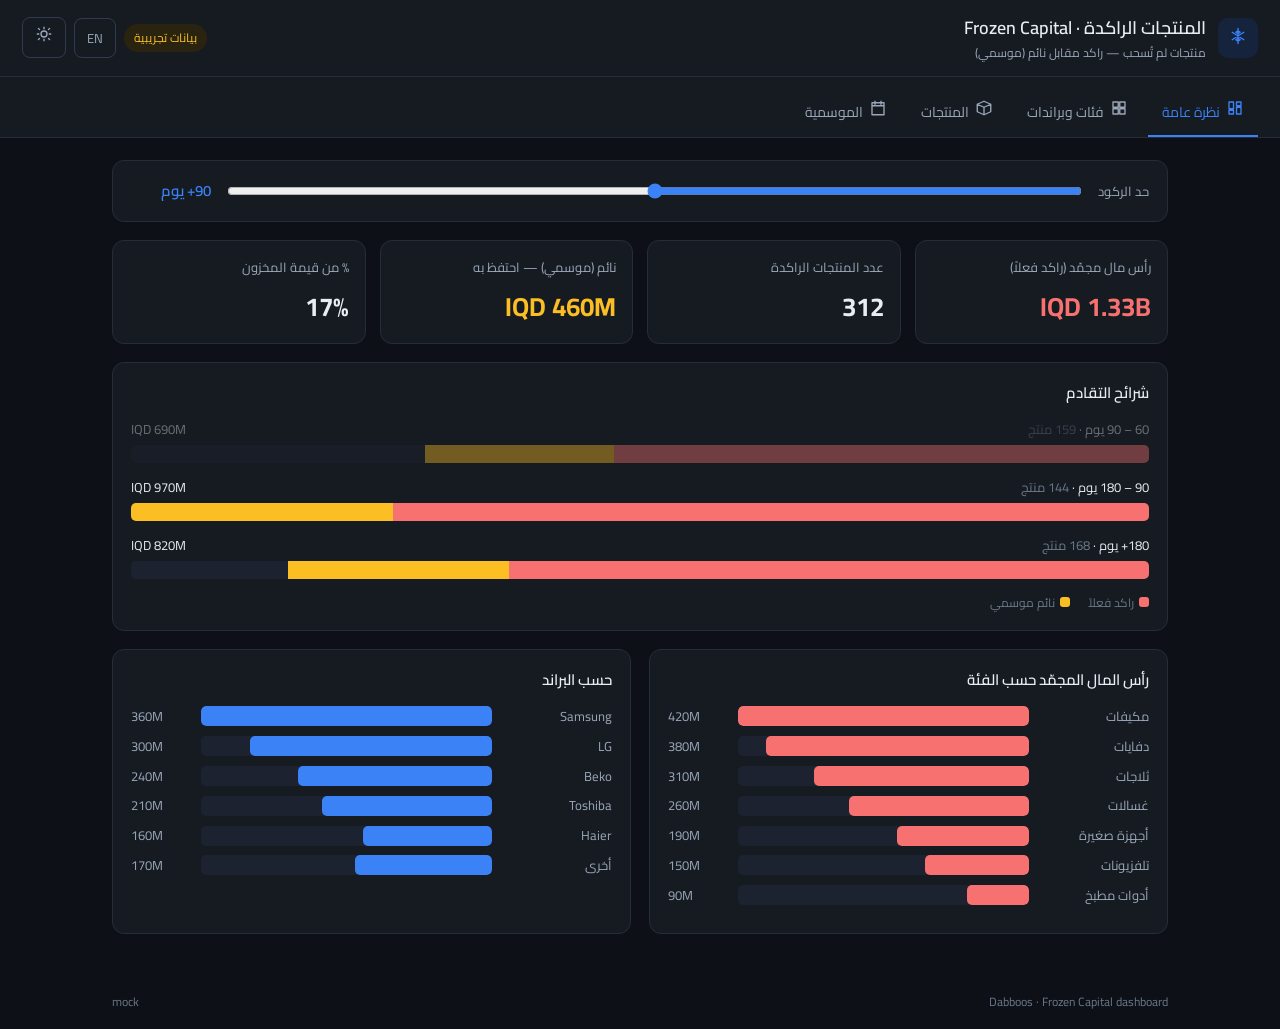
==== index.html @ 33f43a61 "feat: Frozen Capital dead-stock dashboard (AR/EN, 4 pages, Supabase-ready) - Overview with live idle" ====
<!DOCTYPE html>
<html lang="ar" dir="rtl">
<head>
<meta charset="UTF-8" />
<meta name="viewport" content="width=device-width, initial-scale=1.0" />
<title>داشبورد المنتجات الراكدة · Dabboos Frozen Capital</title>
<link rel="preconnect" href="https://fonts.googleapis.com" />
<link rel="preconnect" href="https://fonts.gstatic.com" crossorigin />
<link href="https://fonts.googleapis.com/css2?family=Cairo:wght@400;500;600;700&family=Inter:wght@400;500;600&display=swap" rel="stylesheet" />
<link rel="stylesheet" href="assets/styles.css?v=1" />
</head>
<body>
<header class="topbar">
  <div class="brand">
    <div class="brand-mark"><i data-icon="snowflake"></i></div>
    <div>
      <h1>المنتجات الراكدة · Frozen Capital</h1>
      <p class="sub">منتجات لم تُسحب — راكد مقابل نائم (موسمي)</p>
    </div>
  </div>
  <div class="topbar-right">
    <span id="dataStatus" class="pill pill-muted">— تحميل…</span>
    <button id="langToggle" class="ghost-btn" type="button">EN</button>
    <button id="themeToggle" class="ghost-btn" type="button" aria-label="theme"><i data-icon="moon"></i></button>
  </div>
</header>

<nav class="tabbar" id="tabbar">
  <button class="navtab" data-t="ov"><i data-icon="dashboard"></i> <span data-en="Overview">نظرة عامة</span></button>
  <button class="navtab" data-t="cat"><i data-icon="category"></i> <span data-en="Categories & brands">فئات وبراندات</span></button>
  <button class="navtab" data-t="prod"><i data-icon="box"></i> <span data-en="Products">المنتجات</span></button>
  <button class="navtab" data-t="seas"><i data-icon="calendar"></i> <span data-en="Seasonality">الموسمية</span></button>
</nav>

<main class="wrap">

  <section data-page="ov">
    <div class="threshbar card">
      <span class="thresh-label" data-en="idle threshold">حد الركود</span>
      <input type="range" id="thresh" min="0" max="2" step="1" value="1" />
      <span id="threshOut" class="thresh-out">90+ يوم</span>
    </div>
    <div class="kpi-grid">
      <div class="kpi"><div class="kpi-label" data-en="truly dead capital">رأس مال مجمّد (راكد فعلاً)</div><div id="kDead" class="kpi-val danger">—</div></div>
      <div class="kpi"><div class="kpi-label" data-en="dead SKUs">عدد المنتجات الراكدة</div><div id="kSku" class="kpi-val">—</div></div>
      <div class="kpi"><div class="kpi-label" data-en="dormant / seasonal — hold">نائم (موسمي) — احتفظ به</div><div id="kDorm" class="kpi-val warning">—</div></div>
      <div class="kpi"><div class="kpi-label" data-en="of total stock value">% من قيمة المخزون</div><div id="kPct" class="kpi-val">—</div></div>
    </div>

    <div class="card">
      <div class="card-title" data-en="aging buckets">شرائح التقادم</div>
      <div id="buckets"></div>
    </div>

    <div class="two-col">
      <div class="card">
        <div class="card-title" data-en="frozen capital by category">رأس المال المجمّد حسب الفئة</div>
        <div id="byCat"></div>
      </div>
      <div class="card">
        <div class="card-title" data-en="by brand">حسب البراند</div>
        <div id="byBrand"></div>
      </div>
    </div>
  </section>

  <section data-page="cat" hidden>
    <div class="card">
      <div class="card-title" data-en="dead stock value per category">قيمة المخزون الراكد لكل فئة</div>
      <div id="catTable" class="table-wrap"></div>
    </div>
    <div class="card">
      <div class="card-title" data-en="per brand">لكل براند</div>
      <div id="brandTable" class="table-wrap"></div>
    </div>
  </section>

  <section data-page="prod" hidden>
    <div class="card">
      <div class="filters">
        <input id="search" type="text" placeholder="ابحث عن منتج / براند / فئة…" />
        <select id="fStatus">
          <option value="all">كل الحالات</option>
          <option value="dead">راكد فعلاً</option>
          <option value="dormant">نائم</option>
          <option value="oos">انتهى موسمه</option>
        </select>
        <select id="fSort">
          <option value="value">ترتيب: القيمة</option>
          <option value="idle">ترتيب: أيام الركود</option>
        </select>
      </div>
      <div id="prodTable" class="table-wrap"></div>
      <div class="pager">
        <button id="prevPage" class="ghost-btn" type="button">السابق</button>
        <span id="pageInfo"></span>
        <button id="nextPage" class="ghost-btn" type="button">التالي</button>
      </div>
    </div>
  </section>

  <section data-page="seas" hidden>
    <div class="card">
      <div class="card-title" data-en="monthly sales intensity per category">شدة المبيعات شهريًا لكل فئة</div>
      <p class="muted-note">آخر سنتين — الأغمق يعني مبيعات أعلى</p>
      <div id="heatmap" class="heatmap"></div>
    </div>
    <div class="three-col">
      <div class="card season-now"><div class="season-h success"><i data-icon="flame"></i> <span data-en="peaking now">ذروة الآن</span></div><div id="seasNow" class="season-list"></div></div>
      <div class="card season-soon"><div class="season-h warning"><i data-icon="clock"></i> <span data-en="waking up soon">يستيقظ قريبًا</span></div><div id="seasSoon" class="season-list"></div></div>
      <div class="card season-oos"><div class="season-h danger"><i data-icon="discount"></i> <span data-en="out of season — clear it">انتهى موسمه — صفّيه</span></div><div id="seasOos" class="season-list"></div></div>
    </div>
  </section>

</main>

<footer class="foot">
  <span>Dabboos · Frozen Capital dashboard</span>
  <span id="footMode"></span>
</footer>

<script src="assets/config.js?v=1"></script>
<script src="assets/mock.js?v=1"></script>
<script src="assets/data.js?v=1"></script>
<script src="assets/app.js?v=1"></script>
</body>
</html>
---- assets/styles.css ----
:root{
  --bg:#0d1117; --bg2:#161b22; --bg3:#1c2230; --line:#262d3a; --line2:#323b4d;
  --txt:#e6edf3; --txt2:#9aa7b8; --txt3:#6b7888;
  --accent:#3b82f6; --accent-bg:#15233d;
  --danger:#f87171; --danger-bg:#2a1518; --warning:#fbbf24; --warning-bg:#2a2310;
  --success:#34d399; --success-bg:#0f2a22;
  --radius:12px; --radius-sm:8px;
  --font:'Cairo','Inter',system-ui,sans-serif;
}
:root.light{
  --bg:#f4f6fa; --bg2:#ffffff; --bg3:#eef1f6; --line:#e3e7ee; --line2:#d2d8e2;
  --txt:#1a2230; --txt2:#5a6678; --txt3:#8a94a4;
  --accent:#2563eb; --accent-bg:#e6efff;
  --danger:#dc2626; --danger-bg:#fdeaea; --warning:#b45309; --warning-bg:#fbf0da;
  --success:#0f9d6e; --success-bg:#e2f5ee;
}
*{box-sizing:border-box;}
body{margin:0; background:var(--bg); color:var(--txt); font-family:var(--font); font-size:15px; line-height:1.6;}
h1{font-size:18px; font-weight:600; margin:0;}
.muted-note{color:var(--txt3); font-size:13px; margin:2px 0 12px;}

.topbar{display:flex; align-items:center; justify-content:space-between; gap:12px; padding:14px 22px; background:var(--bg2); border-bottom:1px solid var(--line); position:sticky; top:0; z-index:20;}
.brand{display:flex; align-items:center; gap:12px;}
.brand-mark{width:40px; height:40px; border-radius:10px; background:var(--accent-bg); color:var(--accent); display:flex; align-items:center; justify-content:center; font-size:20px;}
.brand .sub{margin:0; font-size:12px; color:var(--txt2);}
.topbar-right{display:flex; align-items:center; gap:8px;}

.ghost-btn{background:transparent; color:var(--txt2); border:1px solid var(--line2); border-radius:var(--radius-sm); padding:7px 12px; font-family:inherit; font-size:13px; cursor:pointer; transition:.15s;}
.ghost-btn:hover{background:var(--bg3); color:var(--txt);}
.pill{font-size:12px; padding:4px 10px; border-radius:20px;}
.pill-muted{background:var(--bg3); color:var(--txt2);}
.pill-live{background:var(--success-bg); color:var(--success);}
.pill-mock{background:var(--warning-bg); color:var(--warning);}

.tabbar{display:flex; gap:6px; padding:12px 22px 0; background:var(--bg2); border-bottom:1px solid var(--line); overflow-x:auto;}
.navtab{background:transparent; border:none; border-bottom:2px solid transparent; color:var(--txt2); font-family:inherit; font-size:14px; padding:10px 14px; cursor:pointer; white-space:nowrap; display:flex; align-items:center; gap:6px;}
.navtab:hover{color:var(--txt);}
.navtab[aria-selected="true"]{color:var(--accent); border-bottom-color:var(--accent);}

.wrap{max-width:1100px; margin:0 auto; padding:22px;}
.card{background:var(--bg2); border:1px solid var(--line); border-radius:var(--radius); padding:18px; margin-bottom:18px;}
.card-title{font-size:15px; font-weight:600; margin-bottom:14px;}

.threshbar{display:flex; align-items:center; gap:14px;}
.thresh-label{font-size:13px; color:var(--txt2); white-space:nowrap;}
.thresh-out{font-size:15px; font-weight:600; min-width:80px; color:var(--accent);}
input[type=range]{flex:1; accent-color:var(--accent);}

.kpi-grid{display:grid; grid-template-columns:repeat(auto-fit,minmax(180px,1fr)); gap:14px; margin-bottom:18px;}
.kpi{background:var(--bg2); border:1px solid var(--line); border-radius:var(--radius); padding:16px;}
.kpi-label{font-size:13px; color:var(--txt2); margin-bottom:8px;}
.kpi-val{font-size:26px; font-weight:700;}
.kpi-val.danger{color:var(--danger);} .kpi-val.warning{color:var(--warning);} .kpi-val.success{color:var(--success);}

.two-col{display:grid; grid-template-columns:repeat(auto-fit,minmax(300px,1fr)); gap:18px;}
.three-col{display:grid; grid-template-columns:repeat(auto-fit,minmax(200px,1fr)); gap:14px;}

.bar-row{display:flex; align-items:center; gap:10px; margin-bottom:9px; font-size:13px;}
.bar-row .lbl{width:110px; color:var(--txt2); overflow:hidden; text-overflow:ellipsis; white-space:nowrap;}
.bar-track{flex:1; height:20px; background:var(--bg3); border-radius:5px; overflow:hidden;}
.bar-fill{height:100%; border-radius:5px;}
.bar-row .val{width:60px; text-align:left; color:var(--txt2);}

.bucket{margin-bottom:14px;}
.bucket-head{display:flex; justify-content:space-between; font-size:13px; margin-bottom:5px;}
.bucket-head .sku{color:var(--txt3);}
.bucket-bar{display:flex; height:18px; border-radius:5px; overflow:hidden; background:var(--bg3);}
.bucket-bar .dead{background:var(--danger);} .bucket-bar .dorm{background:var(--warning);}
.legend{display:flex; gap:18px; font-size:12px; color:var(--txt3); margin-top:6px;}
.legend span{display:flex; align-items:center; gap:5px;}
.dot{width:10px; height:10px; border-radius:3px; display:inline-block;}

.table-wrap{overflow-x:auto;}
table.mk{width:100%; border-collapse:collapse; font-size:13px;}
table.mk th{text-align:right; color:var(--txt2); font-weight:500; padding:9px 10px; border-bottom:1px solid var(--line2); white-space:nowrap;}
table.mk td{padding:9px 10px; border-bottom:1px solid var(--line); white-space:nowrap;}
table.mk tbody tr:hover{background:var(--bg3);}

.badge{font-size:11px; padding:3px 9px; border-radius:6px; white-space:nowrap;}
.b-dead{background:var(--danger-bg); color:var(--danger);}
.b-dorm{background:var(--warning-bg); color:var(--warning);}
.b-oos{background:var(--accent-bg); color:var(--accent);}

.filters{display:flex; gap:10px; flex-wrap:wrap; margin-bottom:14px;}
.filters input,.filters select{background:var(--bg); color:var(--txt); border:1px solid var(--line2); border-radius:var(--radius-sm); padding:9px 12px; font-family:inherit; font-size:14px;}
.filters input{flex:1; min-width:180px;}
.pager{display:flex; align-items:center; justify-content:center; gap:14px; margin-top:14px; font-size:13px; color:var(--txt2);}

.heatmap{overflow-x:auto;}
.hm-grid{display:grid; gap:4px; min-width:560px;}
.hm-cell{aspect-ratio:1.5; border-radius:4px;}
.hm-mlabel{font-size:11px; text-align:center; color:var(--txt3);}
.hm-rlabel{font-size:12px; color:var(--txt2); text-align:right; padding-left:6px; display:flex; align-items:center; justify-content:flex-end;}

.season-h{font-size:14px; font-weight:600; margin-bottom:8px; display:flex; align-items:center; gap:6px;}
.season-h.success{color:var(--success);} .season-h.warning{color:var(--warning);} .season-h.danger{color:var(--danger);}
.season-list{font-size:13px; color:var(--txt2); line-height:1.9;}

.foot{display:flex; justify-content:space-between; max-width:1100px; margin:0 auto; padding:18px 22px; color:var(--txt3); font-size:12px;}

[data-icon]::before{font-family:inherit;}
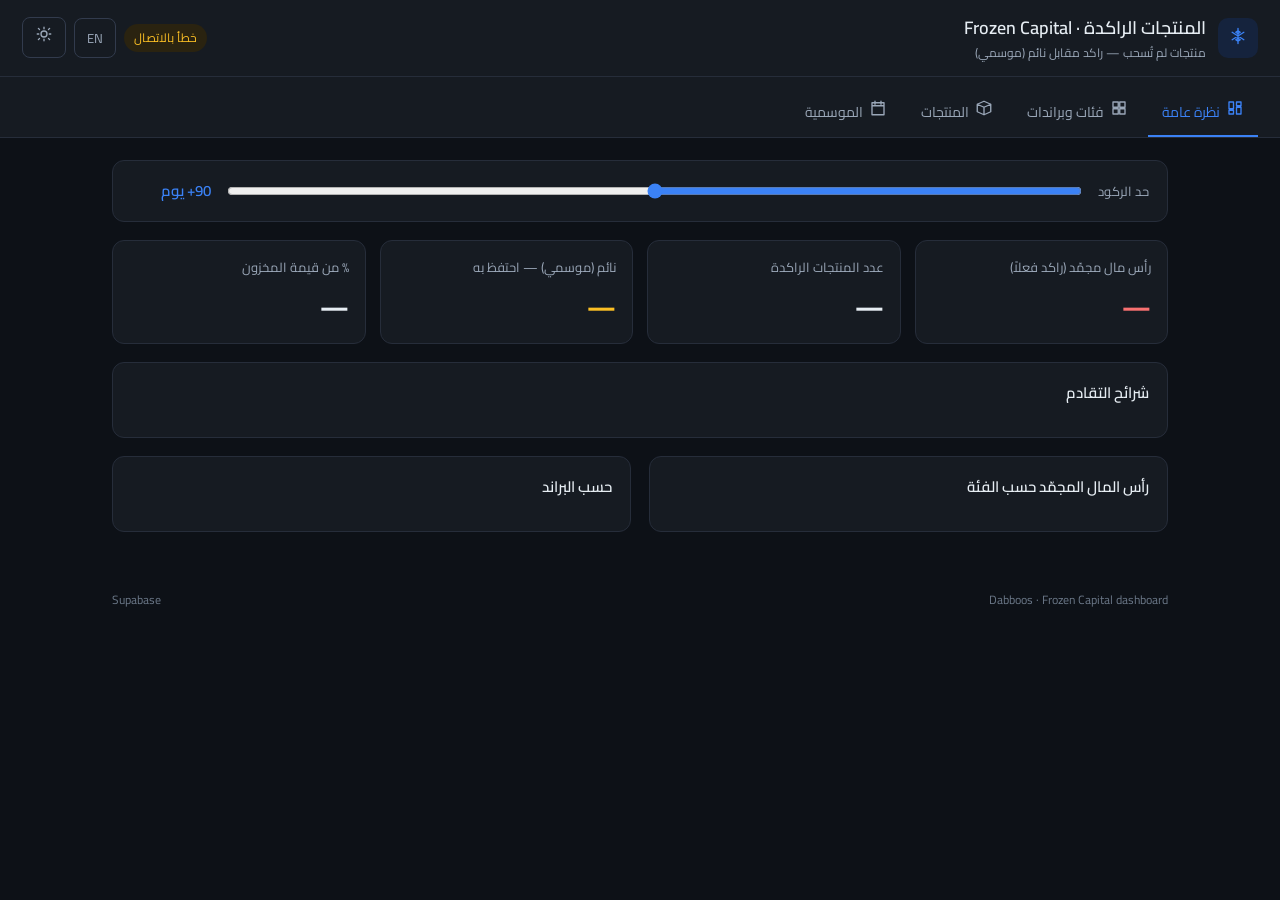
==== commit 5826d2cf: "feat: wire dashboard to live Supabase + add demo seed - config.js: point at Supabase project, USE_MO" ====
--- a/index.html
+++ b/index.html
@@ -119,9 +119,9 @@
   <span id="footMode"></span>
 </footer>
 
-<script src="assets/config.js?v=1"></script>
+<script src="assets/config.js?v=2"></script>
 <script src="assets/mock.js?v=1"></script>
 <script src="assets/data.js?v=1"></script>
-<script src="assets/app.js?v=1"></script>
+<script src="assets/app.js?v=2"></script>
 </body>
 </html>
